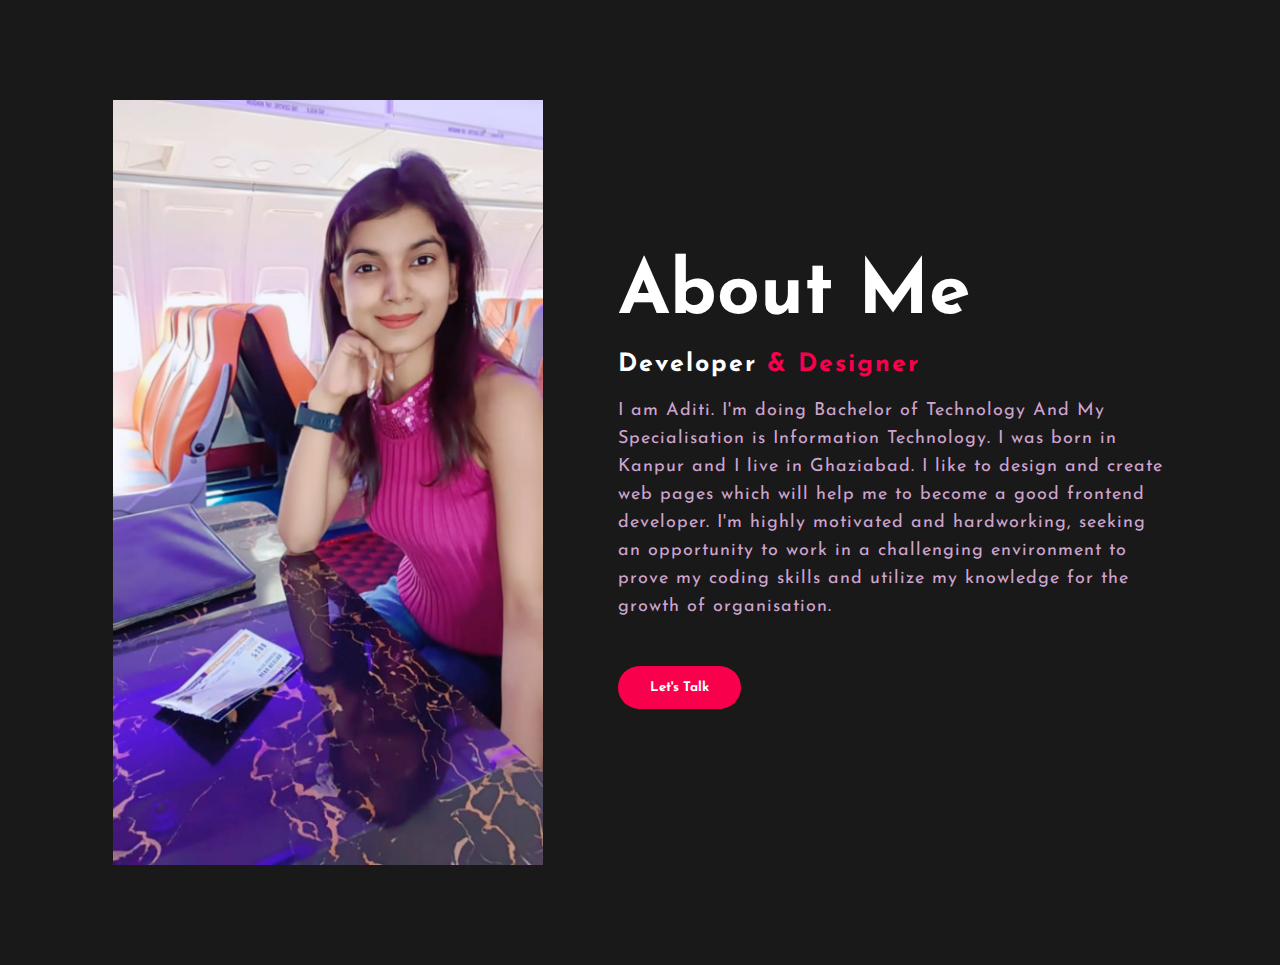
==== About.html @ 829f8ed7 "changes" ====
<!DOCTYPE html>
<html lang="en">
<head>
    <meta charset="UTF-8">
    <meta name="viewport" content="width=device-width, initial-scale=1.0">
    <link rel="stylesheet" href="info.css">
    <title>Document</title>
</head>
<body>
    <section class="about">
        <div class="main">
            <img src="profilepic.jpeg">
            <div class="about-text">
                <h2>About Me</h2>
                <h5>Developer <span>& Designer</span></h5>
             
                
                <p>I am Aditi. I'm doing Bachelor of Technology And My Specialisation is Information Technology. I was born in Kanpur and I live in Ghaziabad. I like to design and create web pages which will help me to become a good frontend developer. I'm highly motivated and hardworking, seeking an opportunity to work in a challenging environment to prove my coding skills and utilize my knowledge for the growth of organisation.</p>
                <button type="button">Let's Talk </button>
               
            </div>
        </div>

    </section>
</body>
</html>
---- info.css ----
@import url('https://fonts.googleapis.com/css2?family=Bodoni+Moda:opsz@6..96&family=Inter:wght@300&family=Josefin+Sans:wght@300&family=Poppins:wght@200;800&display=swap');
*{
    padding: 0;
    margin: 0;
    box-sizing: border-box;
    font-family: 'Josefin Sans', sans-serif;
}
.hero
{
    height:100vh;
    width: 100%;
    background-color: black;
    background-image: url(WhatsApp\ Image\ 2023-06-09\ at\ 03.16.22\ \(1\).jpeg);
    background-size: cover;
    background-position:center;
}
nav{
    display: flex;
    align-items:center;
    justify-content:space-between;
    padding-top:45px;
    padding-left:8%;
    padding-right:8%;
}
.logo
{
    color:white;
    font-size: 35px;
    letter-spacing: 1px;
    cursor: pointer;
}
span 
{
    color:#f9004d;
}
nav ul li
{
    list-style-type:none;
    display:inline-block;
    padding: 10px 25px;;
}
nav ul li a{
    color:white;
    text-decoration:none;
    font-weight: bold;
    text-transform: capitalize;
}
nav ul li a:hover
{
    color:#f9004d;
    transition: .4s;
}
.btn
{
    background-color: #f9004d;
    color: white;
    text-decoration: none;
    font-weight:bold ;
    border: 2px solid transparent;
    padding: 10px 25px;
    border-radius: 30px;
    transition: transform .4s;
}
.btn:hover{
    transform: scale(1.2);
}
.content
{
    position: absolute;
    top: 50%;
    left:8%;
    
}
h1{
    color: white;
    margin: 20px 0px 20px;
    font-size: 75px ;
}
h3{
    color:white;
    font-size: 25px ;
    margin-bottom: 50px;
}
h4{
    color:#fcfc;
    font-size: 20px ;
    letter-spacing: 2px;
}
.newslatter form{
    width: 380px;
   max-width: 100%;
   position:relative;

}
.newslatter form input:first-child{
display:inline-block;
width: 100%;
padding: 14px 130px 14px 15px;
border: 2px solid #f9004d;
outline: none;
border-radius: 30px;
}
.newslatter form input:last-child
{
    position:absolute;
    display:inline-block;
    outline:none;
    border: none;
    padding: 10px 30px;
    border-radius: 30px;
    background-color: #f9004d;
    color:white;
    box-shadow: 0px 0px 5px #000,0px 0px 15px #858585 ;
    top:6px;
    right:6px;
}
.about
{
    width:100%;
    padding: 100px 0px;
    background-color: #191919; 
}
.about img{
    height:auto;
    width: 430px;

}
.about-text{
    width:550px;
}
.main
{
    width: 1130px;
    max-width: 95%;
    margin: 0 auto;
    display:flex;
    align-items:center;
    justify-content: space-around;

}
#cl{
    text-decoration: none;
    color:white;

}
.about-text h2{
    color:white;
    font-size: 75px;
    text-transform:capitalize;
    margin-bottom:20px;
}
.about-text h5{
    color:white;
    font-size: 25px;
    letter-spacing: 2px;
    text-transform:capitalize;
    margin-bottom:20px;
}
.about-text p{
    color:#fcfc;
    font-size: 18px;
    letter-spacing: 1px;
    line-height:28px;
    margin-bottom:45px;
}
button{
    background-color: #f9004d;
    color: white;
    text-decoration: none;
    font-weight:bold ;
    border: 2px solid transparent;
    padding: 13px 30px;
    border-radius: 30px;
    transition: transform .4s;
}
button:hover{
    background-color: transparent;
    border: 2px solid #f9004d;
    cursor:pointer;
}
.service
{background-color:#101010;
 width: 100%;
 padding: 100px 0px;

}
.title h2{
    color: white;
    font-size: 75px;
    width:1130px;
    margin: 30px auto;
    text-align: center;
}
.box{
    display: flex;
    justify-content: center;
    align-items: center;
    min-height: 400px;
}
.card
{
    height:365px;
    width: 335px;
    padding: 20px 35px;
    background: #191919;
    border-radius: 20px;
    margin: 15px;
    position: relative;
    overflow:hidden;
    text-align:center;


}
.card i{
    font-size: 50px;
    display:block;
    text-align:center;
    margin:25px 0px;
    color:#f9004d;

}
h5{
    color:white;
    font-size: 23px;
    margin-bottom: 15px;
}
.pra p{
    color:#fcfc;
    font-size: 16px;
    line-height:27px;
    margin-bottom: 25px;
}
.card .button
{
    background-color: #f9004d;
    color: white;
    text-decoration: none;
    font-weight:bold ;
    border: 2px solid transparent;
    padding: 9px 22px;
    border-radius: 30px;
    transition: transform .4s; 
}
.card .button:hover
{
    background-color: transparent;
    border: 2px solid #f9004d;
    cursor:pointer;
}
.contact-me
{
    width:100%;
    height:290px;
    background: black;
    display: flex;
    align-items: center;
    flex-direction: column;
    justify-content: center;
}
.contact-me p{
    color:white;
    font-size: 30px;
    font-weight:bold;
    margin-bottom: 25px;
}
.contact-me .button-two
{
    background-color: #f9004d;
color: white;
text-decoration: none;
font-weight:bold ;
border: 2px solid transparent;
padding: 9px 22px;
border-radius: 30px;
transition: transform .4s; 
}
.contact-me .button-two:hover
{
background-color: transparent;
border: 2px solid #f9004d;
cursor:pointer;
}
.footer
{
    position:relative;
    width:100%;
    height:400px;
    background: black;
    display: flex;
    align-items: center;
    flex-direction: column;
    justify-content: center;

}
footer p:nth-child(1)
{
   font-size:30px;
   color:white;
   margin-bottom: 20px;
   font-weight:bold; 
}
footer p:nth-child(2)
{
   font-size:17px;
   color:white;
   width:500px;
   text-align: center;
   line-height: 26px;
}
.social
{
    display:flex;
}
.social a{
    width:45px;
    height:45px;
    background:#f9004d;
    display: flex;
    align-items: center;
    
    justify-content: center;
    border-radius: 50%;
    margin: 22px 10px;
    color:white;
    text-decoration:none;
    font-size:20px;


}
.social:hover{
    transform:scale(1.3);
    transition: .3s;
}
.end{
    position:absolute;
    color: #f9004d;
    bottom: 35px;
    font-size:14px ;

}
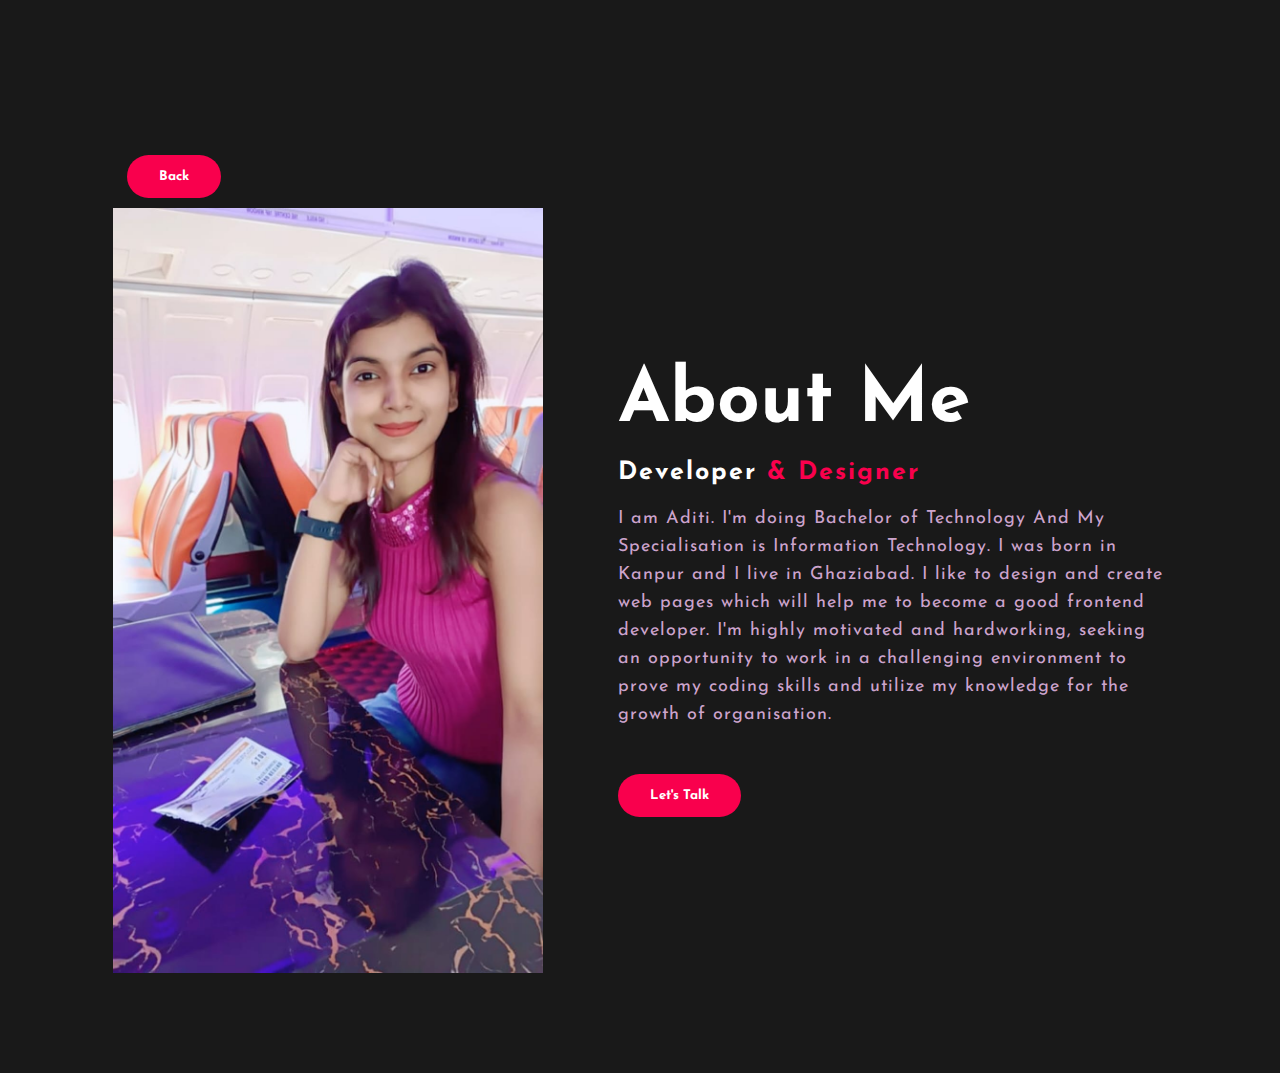
==== commit 08587958: "first" ====
--- a/About.html
+++ b/About.html
@@ -8,6 +8,14 @@
 </head>
 <body>
     <section class="about">
+        <nav>
+           
+            <ul>
+                <li> <button type="button"><a href="info.html" id="cl">Back</a> </button></li>
+                
+            </ul>          
+           
+        </nav>
         <div class="main">
             <img src="profilepic.jpeg">
             <div class="about-text">
